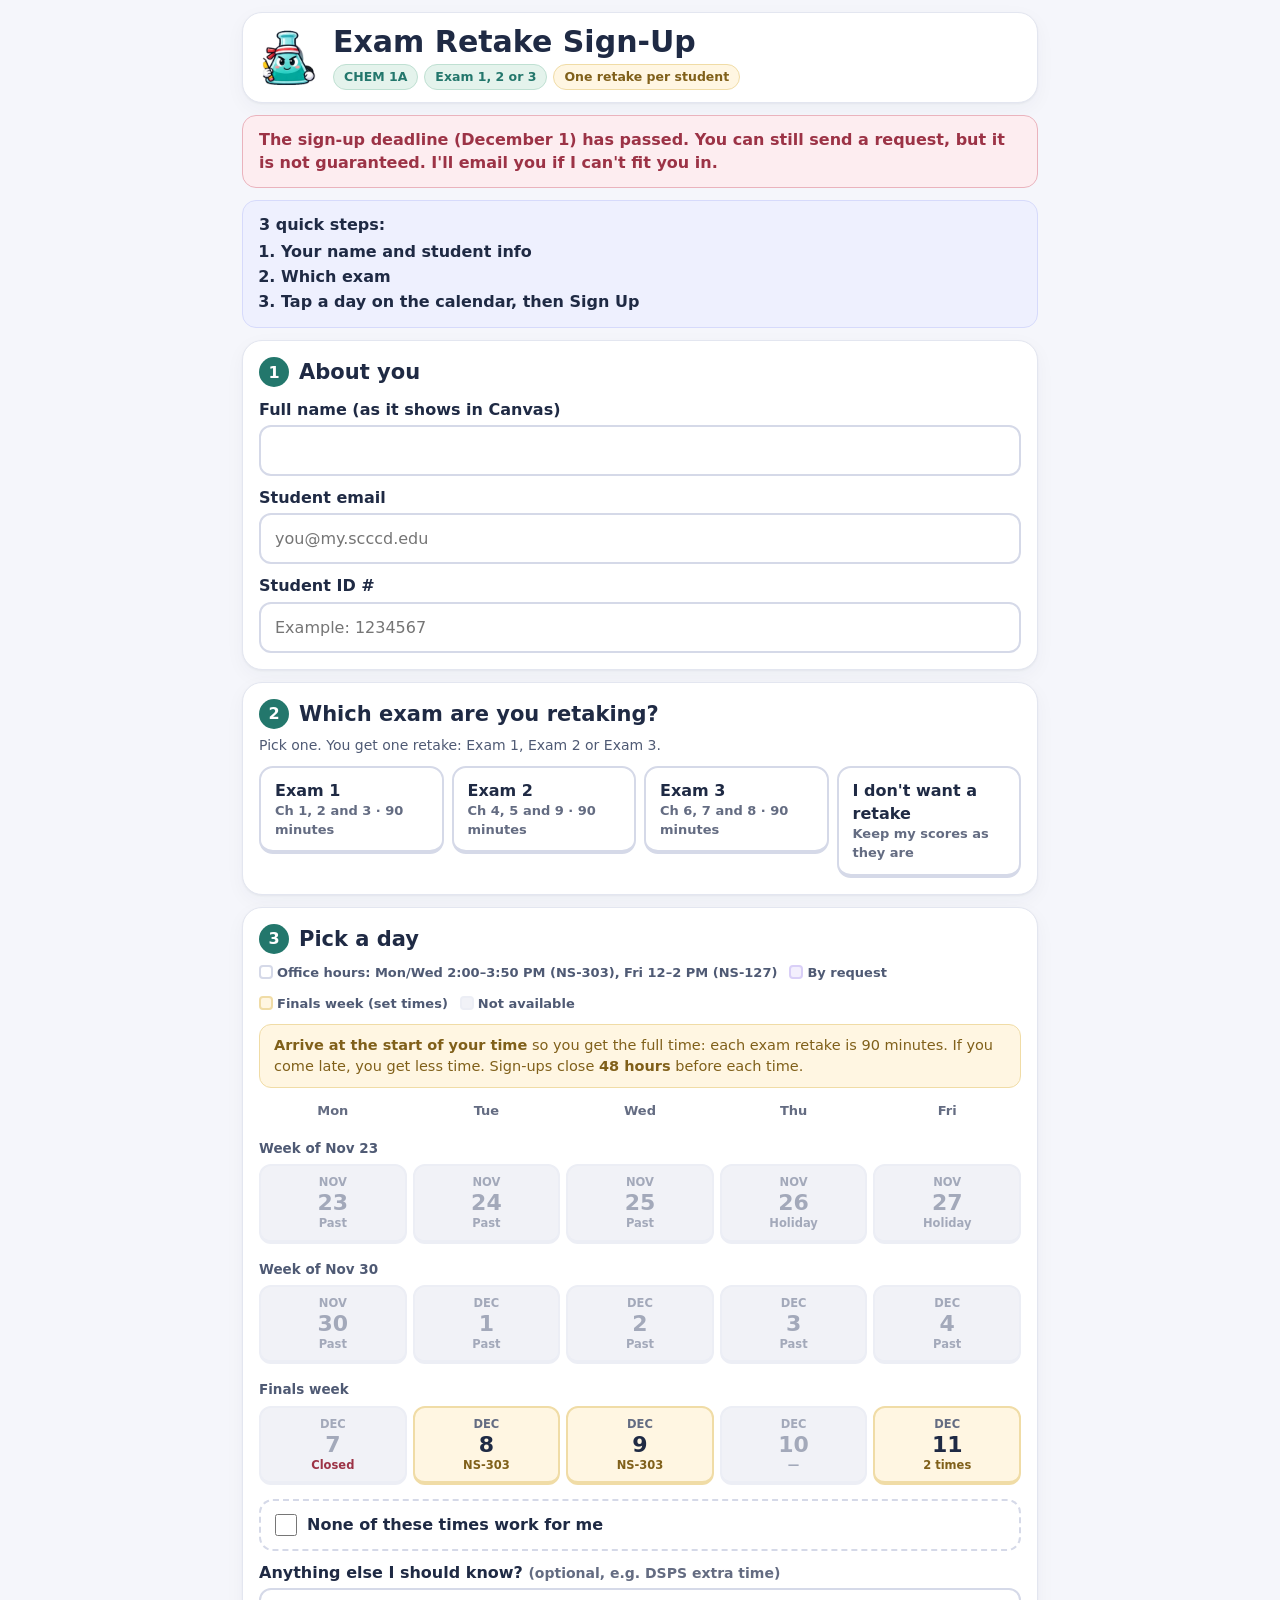
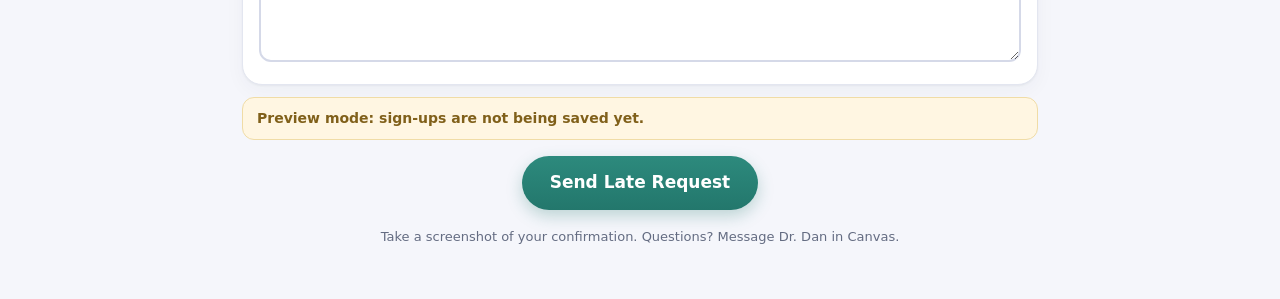
==== signup-1a.html @ a66c87ab "Add CHEM 1A exam retake sign-up page and Apps Script Co-Authored-By: Claude Opus 5.5 <noreply@anthro" ====
<!DOCTYPE html>
<html lang="en"><head><meta charset="utf-8"><meta name="viewport" content="width=device-width,initial-scale=1">
<meta name="robots" content="noindex,nofollow">
<title>Exam Retake Sign-Up • CHEM 1A • ItsDrDan</title>
<link rel="stylesheet" href="https://itsdrdan.github.io/games/brand/itsdrdan.css">
<style>
:root{--bg:#f5f6fb;--surface:#fff;--ink:#1f2a44;--muted:#4f5a74;--faint:#646c82;--line:#e3e6f0;--line2:#d5d9e8;--accent:#4b57d1;--accent-d:#3c47b8;--accent-soft:#eef0fe;--mint:#e8f6ef;--mint-ink:#23704f;--mint-line:#a9d9c2;--amber:#fff6e2;--amber-ink:#80601a;--amber-line:#f0dca6;--rose:#fdedf0;--rose-ink:#9c3346;--rose-line:#eab3bd;--lav:#f3effd;--c3A:#23776c;--c3A-bg:#e4f3ec;--r-lg:20px;--r-md:14px;--shadow:0 1px 2px #1f2a440d,0 6px 20px #1f2a440a;--font:Nunito,ui-sans-serif,system-ui,sans-serif;--font-display:Fredoka,Nunito,system-ui,sans-serif}
*{box-sizing:border-box}html{-webkit-text-size-adjust:100%}
body{margin:0;background:var(--bg);color:var(--ink);font-family:var(--font);line-height:1.45;font-size:16px}
button,input,select,textarea{font:inherit;color:inherit}
.hidden{display:none!important}
.app{max-width:820px;margin:0 auto;padding:12px 12px 40px}
.tb{display:flex;align-items:center;gap:14px;background:var(--surface);border:1px solid var(--line);border-radius:var(--r-lg);box-shadow:var(--shadow);padding:12px 16px}
.tb img{width:60px;height:60px;object-fit:contain;flex:none}
.tb h1{font-family:var(--font-display);font-weight:600;font-size:clamp(22px,4vw,30px);margin:0;line-height:1.1}
.chips{display:flex;gap:6px;flex-wrap:wrap;margin-top:6px}
.chip{display:inline-flex;border-radius:999px;padding:3px 10px;font-weight:800;font-size:12.5px;background:var(--c3A-bg);color:var(--c3A);border:1px solid #bfe0d2}
.chip.amb{background:var(--amber);color:var(--amber-ink);border-color:var(--amber-line)}
.deadline{margin:12px 0 0;padding:12px 16px;background:var(--rose);border:1px solid var(--rose-line);border-radius:var(--r-md);color:var(--rose-ink);font-weight:700}
.how{margin:12px 0 0;padding:12px 16px;background:var(--accent-soft);border:1px solid #d6dafb;border-radius:var(--r-md);font-weight:700}
.how ol{margin:4px 0 0;padding-left:22px}.how li{margin:2px 0}
.card{background:var(--surface);border:1px solid var(--line);border-radius:var(--r-lg);box-shadow:var(--shadow);padding:16px;margin-top:12px}
.card h2{font-family:var(--font-display);font-weight:600;font-size:21px;margin:0 0 10px;display:flex;align-items:center;gap:10px}
.num{width:30px;height:30px;border-radius:50%;background:var(--c3A);color:#fff;display:grid;place-items:center;font-size:16px;flex:none}
label.f{display:block;font-weight:800;margin:10px 0 4px}
.opt{font-weight:600;color:var(--faint);font-size:14px}
input[type=text],input[type=email],textarea{width:100%;border:2px solid var(--line2);border-radius:12px;padding:12px 14px;background:#fff;min-height:50px}
textarea{min-height:84px;resize:vertical}
input:focus,textarea:focus{outline:none;border-color:var(--accent);box-shadow:0 0 0 4px #4b57d122}
.picks{display:grid;grid-template-columns:repeat(auto-fit,minmax(170px,1fr));gap:8px}
.pick{position:relative}
.pick input{position:absolute;opacity:0;pointer-events:none}
.pick span{display:block;border:2px solid var(--line2);border-bottom-width:4px;border-radius:14px;padding:11px 14px;font-weight:800;cursor:pointer;background:#fff;min-height:52px;transition:.12s}
.pick span small{display:block;font-weight:600;color:var(--faint);font-size:13px}
.pick span:hover{transform:translateY(-1px)}
.pick input:checked+span{border-color:var(--c3A);background:var(--c3A-bg);color:var(--c3A)}
.pick input:focus-visible+span{box-shadow:0 0 0 4px #23776c33}
/* calendar */
.legend{display:flex;gap:12px;flex-wrap:wrap;font-size:13px;color:var(--muted);font-weight:700;margin-bottom:10px}
.legend i{display:inline-block;width:14px;height:14px;border-radius:4px;vertical-align:-2px;margin-right:4px;border:2px solid var(--line2)}
.cal{display:grid;grid-template-columns:repeat(5,1fr);gap:6px}
.dow{text-align:center;font-weight:800;font-size:13px;color:var(--faint);padding:2px 0}
.wk{grid-column:1/-1;font-weight:800;font-size:13.5px;color:var(--muted);margin:10px 0 0;display:flex;align-items:center;gap:8px}
.wk:first-of-type{margin-top:0}
.day{border:2px solid var(--line2);border-bottom-width:4px;border-radius:12px;background:#fff;padding:8px 4px;text-align:center;cursor:pointer;min-height:70px;display:flex;flex-direction:column;align-items:center;justify-content:center;gap:1px;transition:.12s}
.day b{font-family:var(--font-display);font-size:22px;font-weight:600;line-height:1}
.day .m{font-size:11.5px;font-weight:800;color:var(--faint);text-transform:uppercase}
.day .s{font-size:11.5px;font-weight:800;color:var(--mint-ink)}
.day:hover:not(:disabled){transform:translateY(-2px)}
.day.fin{background:var(--amber);border-color:var(--amber-line)}.day.fin .s{color:var(--amber-ink)}
.day.req{background:var(--lav);border-color:#d9cff7}.day.req .s{color:#5b45a8}
.chosen.req{background:var(--lav);border-color:#d9cff7;color:#5b45a8}
.day.on{border-color:var(--c3A);background:var(--c3A);color:#fff}.day.on .m,.day.on .s{color:#fff}
.day:disabled{cursor:default;background:#f1f2f7;border-color:#eceef5;color:#a3a9ba}.day:disabled .s,.day:disabled .m{color:#a3a9ba}
.day.full .s{color:var(--rose-ink)}
.chosen{margin-top:12px;padding:12px 14px;border-radius:12px;background:var(--mint);border:1px solid var(--mint-line);color:var(--mint-ink);font-weight:800}
.chosen.fin{background:var(--amber);border-color:var(--amber-line);color:var(--amber-ink)}
.slots{margin-top:12px}.slots h3{font-size:15px;margin:0 0 8px;font-weight:800}
.pick input:disabled+span{opacity:.5;cursor:not-allowed;transform:none}
.arrive{margin:0 0 12px;padding:10px 14px;border-radius:12px;background:var(--amber);border:1px solid var(--amber-line);color:var(--amber-ink);font-size:14.5px}
.toggle{display:flex;gap:10px;align-items:flex-start;margin-top:14px;padding:12px 14px;border:2px dashed var(--line2);border-radius:14px;cursor:pointer;font-weight:800}
.toggle input{width:22px;height:22px;margin:1px 0 0;accent-color:var(--c3A);flex:none}
.alt{margin-top:10px;padding:12px 14px;border-radius:14px;background:var(--lav)}
.alt .pick span{background:#fff}
.note{font-size:14px;color:var(--muted);margin:6px 0 0}
.btn{display:inline-flex;align-items:center;justify-content:center;gap:8px;border:0;border-radius:999px;padding:14px 28px;font-weight:800;font-size:17px;cursor:pointer;min-height:54px;background:linear-gradient(180deg,#2d8a7d,var(--c3A));color:#fff;box-shadow:0 6px 16px #23776c44;text-decoration:none}
.btn:disabled{opacity:.6;cursor:wait}
.btn.ghost{background:#fff;color:var(--c3A);border:2px solid #bfe0d2;box-shadow:none}
.err{margin-top:12px;padding:12px 14px;border-radius:12px;background:var(--rose);border:1px solid var(--rose-line);color:var(--rose-ink);font-weight:800}
.preview{margin-top:12px;padding:10px 14px;border-radius:12px;background:var(--amber);border:1px solid var(--amber-line);color:var(--amber-ink);font-weight:700;font-size:14px}
.done{text-align:center}
.done img{width:130px;height:130px;object-fit:contain}
.sum{text-align:left;margin:12px auto 0;max-width:520px;border:1px solid var(--line);border-radius:14px;overflow:hidden}
.sum div{display:grid;grid-template-columns:130px 1fr;gap:10px;padding:9px 14px;border-top:1px solid var(--line)}
.sum div:first-child{border-top:0}.sum dt{font-weight:800;color:var(--faint)}.sum dd{margin:0;font-weight:700}
.foot{margin-top:18px;text-align:center;font-size:13px;color:var(--faint)}
@media (max-width:520px){.day{min-height:62px;padding:6px 2px}.day b{font-size:19px}.sum div{grid-template-columns:1fr;gap:0}}
</style></head>
<body>
<div class="app">

<header class="tb">
  <img src="assets/mascot/idle.webp" alt="" onerror="this.style.display='none'">
  <div>
    <h1>Exam Retake Sign-Up</h1>
    <div class="chips"><span class="chip">CHEM 1A</span><span class="chip">Exam 1, 2 or 3</span><span class="chip amb">One retake per student</span></div>
  </div>
</header>

<div class="deadline" id="deadline"><b>Sign up by Tuesday, December 1 at 11:59 PM.</b> After that, you can still send a request, but it is not guaranteed.</div>
<div class="how" id="how">3 quick steps:
  <ol><li>Your name and student info</li><li>Which exam</li><li>Tap a day on the calendar, then <b>Sign Up</b></li></ol>
</div>

<form id="form" novalidate>
  <section class="card">
    <h2><span class="num">1</span>About you</h2>
    <label class="f" for="name">Full name (as it shows in Canvas)</label>
    <input type="text" id="name" autocomplete="name" required>
    <label class="f" for="email">Student email</label>
    <input type="email" id="email" autocomplete="email" placeholder="you@my.scccd.edu" required>
    <label class="f" for="sid">Student ID #</label>
    <input type="text" id="sid" inputmode="numeric" autocomplete="off" placeholder="Example: 1234567" required>
    <div class="picks hidden" id="sections"></div>
  </section>

  <section class="card">
    <h2><span class="num">2</span>Which exam are you retaking?</h2>
    <p class="note" style="margin:-4px 0 10px">Pick one. You get one retake: Exam 1, Exam 2 or Exam 3.</p>
    <div class="picks" id="exams"></div>
  </section>

  <section class="card" id="step3">
    <h2><span class="num">3</span>Pick a day</h2>
    <div class="legend">
      <span><i style="background:#fff"></i>Office hours: Mon/Wed 2:00–3:50 PM (NS-303), Fri 12–2 PM (NS-127)</span>
      <span><i style="background:var(--lav);border-color:#d9cff7"></i>By request</span>
      <span><i style="background:var(--amber);border-color:var(--amber-line)"></i>Finals week (set times)</span>
      <span><i style="background:#f1f2f7;border-color:#eceef5"></i>Not available</span>
    </div>
    <p class="arrive"><b>Arrive at the start of your time</b> so you get the full time: each exam retake is 90 minutes. If you come late, you get less time. Sign-ups close <b>48 hours</b> before each time.</p>
    <div class="cal" id="cal"></div>
    <div class="slots hidden" id="slotBox"><h3 id="slotHead"></h3><div class="picks" id="slotPick"></div></div>
    <div class="chosen hidden" id="chosen"></div>

    <label class="toggle"><input type="checkbox" id="noneWork"> <span>None of these times work for me</span></label>
    <div class="alt hidden" id="altBox">
      <p class="note" style="margin-top:0"><b>Pick any that work.</b> These depend on another instructor being free to give the exam, so I'll email you to confirm.</p>
      <div class="picks" id="alts" style="margin-top:8px"></div>
      <label class="f" for="avail">When are you available? <span class="opt">(days and times)</span></label>
      <textarea id="avail" placeholder="Example: Tuesdays after 3 PM, or Thursday mornings"></textarea>
    </div>

    <label class="f" for="notes">Anything else I should know? <span class="opt">(optional, e.g. DSPS extra time)</span></label>
    <textarea id="notes" style="min-height:60px"></textarea>
  </section>

  <div class="err hidden" id="err" role="alert"></div>
  <div class="preview hidden" id="preview">Preview mode: sign-ups are not being saved yet.</div>
  <div style="text-align:center;margin-top:16px"><button class="btn" type="submit" id="submit">Sign Up</button></div>
</form>

<section class="card done hidden" id="done">
  <img src="assets/mascot/victory.webp" alt="" onerror="this.style.display='none'">
  <h2 style="justify-content:center;margin-top:6px" id="doneHead">You're signed up!</h2>
  <p class="note" id="doneMsg"></p>
  <dl class="sum" id="sum"></dl>
  <div class="row" style="display:flex;gap:10px;justify-content:center;flex-wrap:wrap;margin-top:16px">
    <a class="btn" id="gcal" target="_blank" rel="noopener">Add to Google Calendar</a>
    <a class="btn ghost" href="https://itsdrdan.github.io/finalexam/?course=1A">Practice with Final Boss</a>
  </div>
  <p class="note" style="margin-top:14px">Need to change your day? Fill out the form again with the <b>same email</b>. Your newest sign-up replaces the old one.</p>
</section>

<p class="foot">Take a screenshot of your confirmation. Questions? Message Dr. Dan in Canvas.</p>
</div>

<script>
/* ================= SETTINGS: edit these ================= */
const CONFIG = {
  // Paste the Google Apps Script web app URL (ends in /exec). Blank = preview mode.
  scriptUrl: "",   // CHEM 1A Apps Script web app URL goes here (blank = preview mode)
  seats: null,                          // null = no limit. To cap a day: { 1: 8, 3: 8, 5: 30 } (also set SEATS_BY_DAY in the Apps Script)
  // Office hours by weekday (1 = Mon, 3 = Wed, 5 = Fri)
  hours: {
    1: { start: "14:00", end: "15:50", text: "2:00–3:50 PM", room: "NS-303" },
    3: { start: "14:00", end: "15:50", text: "2:00–3:50 PM", room: "NS-303" },
    5: { start: "12:00", end: "14:00", text: "12–2 PM",      room: "NS-127" }
  },
  firstDay: "2026-11-23",
  lastDay:  "2026-12-04",
  days: [1, 3, 5],                      // Mon, Wed, Fri
  closed: { "2026-11-26": "Holiday", "2026-11-27": "Holiday" },  // Thanksgiving + in-lieu day
  // Extra times outside office hours. request: true = Dr. Dan confirms by email.
  extra: [
    { date: "2026-11-24", start: "15:00", end: "16:30", text: "3:00 PM", room: "NS-303", request: true },
    { date: "2026-12-01", start: "15:00", end: "16:30", text: "3:00 PM", room: "NS-303", request: true },
    { date: "2026-12-03", start: "15:00", end: "16:30", text: "3:00 PM", room: "NS-303", request: true }
  ],
  // Finals week retake times. cap = spots (leave out for no limit). only / except = lab section ids.
  // Keep caps the same as SLOT_CAPS in the Apps Script.
  // CHEM 1A final is Mon Dec 7 at 4 PM, so no retake times overlap it. CHEM 3A final times are open to 1A.
  finals: { start: "2026-12-07", end: "2026-12-11", slots: [
    { date: "2026-12-07", start: "12:00", end: "13:50", text: "12:00–1:50 PM",      room: "NS-101", cap: 5 },
    { date: "2026-12-07", start: "14:00", end: "15:50", text: "2:00–3:50 PM",       room: "NS-303" },
    { date: "2026-12-08", start: "12:00", end: "14:00", text: "12:00–2:00 PM",      room: "NS-303" },
    { date: "2026-12-09", start: "12:00", end: "14:00", text: "12:00–2:00 PM",      room: "NS-303" },
    { date: "2026-12-11", start: "08:00", end: "09:50", text: "8:00–9:50 AM",       room: "NS-101", cap: 10 },
    { date: "2026-12-11", start: "10:00", end: "12:00", text: "10:00 AM–12:00 PM",  room: "NS-303" }
  ]},
  sections: [
    { id: "1a", label: "CHEM 1A (25780)", sub: "Mon/Wed lecture" }
  ],
  exams: [
    { id: "Exam 1", label: "Exam 1", sub: "Ch 1, 2 and 3 · 90 minutes", mins: 90 },
    { id: "Exam 2", label: "Exam 2", sub: "Ch 4, 5 and 9 · 90 minutes", mins: 90 },
    { id: "Exam 3", label: "Exam 3", sub: "Ch 6, 7 and 8 · 90 minutes", mins: 90, from: "2026-11-26" },
    { id: "No retake", label: "I don't want a retake", sub: "Keep my scores as they are" }
  ],
  alternatives: [
    { id: "GRASP Fri 8-12", label: "GRASP, Friday 8 AM–12 PM", sub: "If another instructor can give it" },
    { id: "Other", label: "Another time", sub: "Tell me below" }
  ]
};
/* ======================================================== */

const $ = s => document.querySelector(s);
const MON = ["Jan","Feb","Mar","Apr","May","Jun","Jul","Aug","Sep","Oct","Nov","Dec"];
const DOW = ["Sun","Mon","Tue","Wed","Thu","Fri","Sat"];
const DOWL = ["Sunday","Monday","Tuesday","Wednesday","Thursday","Friday","Saturday"];
const iso = d => d.getFullYear()+"-"+String(d.getMonth()+1).padStart(2,"0")+"-"+String(d.getDate()).padStart(2,"0");
const parse = s => { const [y,m,d] = s.split("-").map(Number); return new Date(y, m-1, d); };
const nice = s => { const d = parse(s); return DOWL[d.getDay()]+", "+MON[d.getMonth()]+" "+d.getDate(); };
let counts = {}, chosen = null;

function picks(el, name, list){
  el.innerHTML = list.map(o => `<label class="pick"><input type="${name==='alt'?'checkbox':'radio'}" name="${name}" value="${o.id}"><span>${o.label}${o.sub?`<small>${o.sub}</small>`:""}</span></label>`).join("");
}
picks($("#sections"), "section", CONFIG.sections);
picks($("#exams"), "exam", CONFIG.exams);
picks($("#alts"), "alt", CONFIG.alternatives);
const SAT = ["sat8","sat11"];
let chosenDay = null;
function isFinals(s){ return s >= CONFIG.finals.start && s <= CONFIG.finals.end; }
function slotsFor(s){
  if (CONFIG.closed[s]) return [];
  const dow = parse(s).getDay(), out = [];
  if (s >= CONFIG.firstDay && s <= CONFIG.lastDay && CONFIG.days.includes(dow)) {
    const h = CONFIG.hours[dow];
    out.push({ ...h, date: s, key: s, cap: CONFIG.seats ? CONFIG.seats[dow] : null, kind: "office hours" });
  }
  CONFIG.extra.filter(x => x.date === s).forEach(x => out.push({ ...x, key: s + "T" + x.start + (x.exam ? "-E" + x.exam.slice(-1) : ""), kind: x.label || (isReq(x) ? "by request" : "extra time") }));
  CONFIG.finals.slots.filter(x => x.date === s).forEach(x => out.push({ ...x, key: s + "T" + x.start, kind: "finals week" }));
  return out;
}
const findSlot = k => k ? slotsFor(k.slice(0,10)).find(x => x.key === k) : null;
function allowed(sl){
  const sec = val("section"); if (!sec) return true;
  if (sl.only && !sl.only.includes(sec)) return false;
  if (sl.except && sl.except.includes(sec)) return false;
  return true;
}
function examOk(sl){ const ex = val("exam"), e = CONFIG.exams.find(x => x.id === ex); if (e && e.from && sl.date < e.from) return false; return !sl.exam || !ex || sl.exam === ex;
}
const dayUsed = d => Object.keys(counts).filter(k => k.length > 10 && k.slice(0,10) === d).reduce((a,k) => a + counts[k], 0);
const left = sl => Math.min(sl.cap ? sl.cap - (counts[sl.key] || 0) : Infinity, sl.dayCap ? sl.dayCap - dayUsed(sl.date) : Infinity);
const DEADLINE = new Date(2026, 11, 1, 23, 59, 59);   // sign-ups close Tue Dec 1, 11:59 PM
const pastDeadline = () => Date.now() > DEADLINE;
const CLOSE_HOURS = 48;   // sign-ups close this many hours before a time starts
const startOf = sl => { const [y,m,d] = sl.date.split("-").map(Number), [hh,mm] = sl.start.split(":").map(Number); return new Date(y, m-1, d, hh, mm); };
const endOf = sl => { const [y,m,d] = sl.date.split("-").map(Number), [hh,mm] = sl.end.split(":").map(Number); return new Date(y, m-1, d, hh, mm); };
// walkIn slots (Study Hall Day) can be booked up until they start (same day is fine) and are never "late"
const tooSoon = sl => sl.walkIn ? startOf(sl) <= Date.now() : (startOf(sl) - Date.now()) / 3600000 < CLOSE_HOURS;
// requestUnless: those lab sections book normally; everyone else's sign-up is a request
const isReq = sl => !!sl && (!!sl.request || (!!sl.requestUnless && !sl.requestUnless.includes(val("section"))));
const lateFor = sl => pastDeadline() && !(sl && sl.walkIn);
const openSlot = sl => allowed(sl) && examOk(sl) && left(sl) > 0 && !tooSoon(sl);
const ruleTxt = sl => sl.only ? "Saturday lab students only" : sl.except && sl.except.join() === SAT.join() ? "Not for Saturday labs (your final is then)" : "";

function drawCal(){
  const cal = $("#cal"), today = iso(new Date());
  let h = ["Mon","Tue","Wed","Thu","Fri"].map(d=>`<div class="dow">${d}</div>`).join("");
  const start = parse(CONFIG.firstDay); start.setDate(start.getDate() - ((start.getDay()+6)%7));
  const end = parse(CONFIG.finals.end > CONFIG.lastDay ? CONFIG.finals.end : CONFIG.lastDay);
  for (let wk = new Date(start); wk <= end; wk.setDate(wk.getDate()+7)){
    const fin = isFinals(iso(wk)) || isFinals(iso(new Date(wk.getFullYear(),wk.getMonth(),wk.getDate()+4)));
    h += `<div class="wk">${fin ? "Finals week" : "Week of "+MON[wk.getMonth()]+" "+wk.getDate()}</div>`;
    for (let i=0;i<5;i++){
      const d = new Date(wk.getFullYear(), wk.getMonth(), wk.getDate()+i), s = iso(d);
      const sl = slotsFor(s), open = sl.filter(openSlot);
      let label = "", dis = false, cls = "day";
      if (CONFIG.closed[s]) { label = CONFIG.closed[s]; dis = true; }
      else if (s < today) { label = "Past"; dis = true; }
      else if (!sl.length) { label = "—"; dis = true; }
      else if (!open.length) { label = sl.every(tooSoon) ? "Closed" : sl.some(x => !allowed(x)) ? "Not your lab" : sl.some(x => !examOk(x)) ? (val("exam")==="Exam 3" ? "Before Exam 3" : "Other exam") : "Full"; dis = true; cls += " full"; }
      else label = sl[0].walkIn ? "Study Hall" : sl.length === 1 ? (isReq(sl[0]) ? "Request" : sl[0].room) : open.length + (open.length === 1 ? " time" : " times");
      if (isFinals(s) && sl.length) cls += " fin";
      else if (sl.length && sl.every(x => isReq(x))) cls += " req";
      if (s === chosenDay) cls += " on";
      h += `<button type="button" class="${cls}" data-d="${s}" ${dis?"disabled":""} aria-label="${nice(s)}: ${label}"><span class="m">${MON[d.getMonth()]}</span><b>${d.getDate()}</b><span class="s">${label}</span></button>`;
    }
  }
  cal.innerHTML = h;
}
function drawSlots(){
  const box = $("#slotBox"), sl = chosenDay ? slotsFor(chosenDay) : [];
  if (sl.length < 2 && !(sl.length && (isFinals(chosenDay) || isReq(sl[0])))) { box.classList.add("hidden"); return; }
  $("#slotHead").textContent = "Pick a time on " + nice(chosenDay);
  $("#slotPick").innerHTML = sl.map(x => {
    const ok = allowed(x) && examOk(x), l = left(x), soon = tooSoon(x), dis = !ok || l <= 0 || soon;
    const sub = [x.room, x.exam ? x.exam + " only" : "", x.requestUnless && isReq(x) ? "Tuesday lab students come first; space not guaranteed" : "", isReq(x) ? "By request" : "", ruleTxt(x), soon ? (x.walkIn ? "Already started" : "Closed (less than 48 hours away)") : x.cap ? (l <= 0 ? "Full" : l + " of " + x.cap + " spots left") : x.dayCap ? (l <= 0 ? "Full" : l + " of " + x.dayCap + " seats left today") : ""].filter(Boolean).join(" · ");
    return `<label class="pick"><input type="radio" name="slot" value="${x.key}" ${dis?"disabled":""} ${x.key===chosen?"checked":""}><span>${x.text}<small>${sub}</small></span></label>`;
  }).join("");
  box.classList.remove("hidden");
}
$("#cal").addEventListener("click", e => {
  const b = e.target.closest(".day"); if (!b || b.disabled) return;
  chosenDay = b.dataset.d; $("#noneWork").checked = false; $("#altBox").classList.add("hidden");
  const open = slotsFor(chosenDay).filter(openSlot);
  chosen = open.length === 1 ? open[0].key : null;
  drawCal(); drawSlots(); showChosen();
  if (!chosen) $("#slotBox").scrollIntoView({behavior:"smooth",block:"center"});
});
$("#slotPick").addEventListener("change", e => { if (e.target.name === "slot") { chosen = e.target.value; showChosen(); } });
const noRetake = () => val("exam") === "No retake";
$("#exams").addEventListener("change", () => {
  $("#step3").classList.toggle("hidden", noRetake());
  $("#submit").textContent = noRetake() ? "Submit" : lateFor(findSlot(chosen)) ? "Send Late Request" : "Sign Up";
  $("#sections").dispatchEvent(new Event("change"));
});
$("#sections").addEventListener("change", () => {
  const sl = findSlot(chosen); if (sl && !openSlot(sl)) chosen = null;
  if (chosenDay && !slotsFor(chosenDay).some(openSlot)) chosenDay = null;
  drawCal(); drawSlots(); showChosen();
});
function showChosen(){
  const c = $("#chosen"), sl = findSlot(chosen);
  if (!sl) return c.classList.add("hidden");
  c.className = "chosen" + (isReq(sl) ? " req" : isFinals(sl.date) ? " fin" : "");
  c.textContent = `You picked ${nice(sl.date)}, ${sl.text} in ${sl.room} (${sl.kind}).` + (lateFor(sl) ? " Late request: not guaranteed. I'll email you if I can't fit you in." : isReq(sl) ? " I'll email you to confirm." : "");
  $("#submit").textContent = lateFor(sl) ? "Send Late Request" : "Sign Up";
}
$("#noneWork").addEventListener("change", e => {
  $("#altBox").classList.toggle("hidden", !e.target.checked);
  if (e.target.checked) { chosen = null; chosenDay = null; drawCal(); drawSlots(); showChosen(); }
});

async function loadCounts(){
  if (!CONFIG.scriptUrl) { $("#preview").classList.remove("hidden"); return; }
  try { const r = await fetch(CONFIG.scriptUrl+"?action=counts"); const j = await r.json(); counts = j.counts || {}; drawCal(); drawSlots(); } catch(e) {}
}

const examMins = id => (CONFIG.exams.find(x => x.id === id) || {}).mins || 60;
function val(name){ const x = document.querySelector(`input[name="${name}"]:checked`); return x ? x.value : ""; }
function labelOf(list,id){ const o = list.find(x=>x.id===id); return o ? o.label : id; }
function fail(msg, el){ const e = $("#err"); e.textContent = msg; e.classList.remove("hidden"); (el||e).scrollIntoView({behavior:"smooth",block:"center"}); return false; }

$("#form").addEventListener("submit", async e => {
  e.preventDefault(); $("#err").classList.add("hidden");
  const none = $("#noneWork").checked && !noRetake(), alts = [...document.querySelectorAll('input[name="alt"]:checked')].map(x=>x.value);
  const sl = none || noRetake() ? null : findSlot(chosen);
  const data = {
    name: $("#name").value.trim(), email: $("#email").value.trim().toLowerCase(), studentId: $("#sid").value.replace(/\D/g, ""), noRetake: noRetake(),
    section: labelOf(CONFIG.sections, val("section")), exam: val("exam"),
    date: sl ? sl.key : "", start: sl ? sl.start : "", dateLabel: sl ? nice(sl.date) : "", finals: false, request: !noRetake() && (!!(sl && isReq(sl)) || lateFor(sl)), late: !noRetake() && lateFor(sl), walkIn: !!(sl && sl.walkIn),
    window: sl ? sl.text + " in " + sl.room : "",
    when: sl ? nice(sl.date) + ", " + sl.text + " in " + sl.room + (lateFor(sl) ? " (late request, not guaranteed). Dr. Dan will email you if he can't fit you in." : isReq(sl) ? " (by request). Dr. Dan will email you to confirm." : " (" + sl.kind + ")")
      + "\n\nPlease arrive at the START of this time so you get the full " + examMins(val("exam")) + " minutes for " + val("exam") + ". If you come late, you get less time." : "",
    noneWork: none, alternatives: alts.map(a=>labelOf(CONFIG.alternatives,a)).join("; "),
    availability: $("#avail").value.trim(), notes: $("#notes").value.trim()
  };
  if (!data.name) return fail("Type your full name.", $("#name"));
  if (!/^[^@\s]+@[^@\s]+\.[^@\s]+$/.test(data.email)) return fail("Type a working email so I can confirm your retake.", $("#email"));
  if (data.studentId.length < 5) return fail("Type your Student ID number.", $("#sid"));
  
  if (!data.exam) return fail("Tap which exam you're retaking.", $("#exams"));
  if (data.noRetake) { data.alternatives = ""; data.availability = ""; }
  if (!data.noRetake && !none && !sl) return chosenDay ? fail("Pick a time for " + nice(chosenDay) + ".", $("#slotBox")) : fail("Tap a day on the calendar, or check \"None of these times work for me.\"", $("#cal"));
  if (sl && tooSoon(sl)) return fail(sl.walkIn ? "That time has already started. Pick a later time." : "Sign-ups close 48 hours before each time. Pick a later day.", $("#cal"));
  if (sl && !examOk(sl)) return fail("That time is for " + sl.exam + ". Pick a time for " + data.exam + ".", $("#slotBox"));
  if (sl && !allowed(sl)) return fail("That time isn't open to your lab section. Pick another time.", $("#slotBox"));
  if (none && !alts.length && !data.availability) return fail("Pick an option or type when you're available.", $("#altBox"));

  const btn = $("#submit"); btn.disabled = true; btn.textContent = "Signing you up…";
  try {
    if (CONFIG.scriptUrl) {
      const r = await fetch(CONFIG.scriptUrl, { method:"POST", headers:{"Content-Type":"text/plain;charset=utf-8"}, body: JSON.stringify(data) });
      const j = await r.json();
      if (!j.ok) { if (j.counts) { counts = j.counts; drawCal(); drawSlots(); } throw new Error(j.error || "Something went wrong."); }
    }
    showDone(data, sl);
  } catch(err) {
    fail((err.message || "Couldn't reach the sign-up sheet.") + " Try again, or message Dr. Dan in Canvas.");
  } finally { btn.disabled = false; btn.textContent = lateFor(findSlot(chosen)) ? "Send Late Request" : "Sign Up"; }
});

function showDone(d, sl){
  $("#form").classList.add("hidden"); $("#how").classList.add("hidden");
  if (d.noRetake) {
    $("#doneHead").textContent = "Got it!";
    $("#doneMsg").textContent = "You told Dr. Dan you don't want a retake. Changed your mind? Fill out this form again with the same email.";
    $("#sum").innerHTML = ""; $("#gcal").classList.add("hidden"); $("#done").classList.remove("hidden"); window.scrollTo({top:0,behavior:"smooth"}); return;
  }
  const when = d.noneWork ? "No listed time works (I'll email you)" : nice(sl.date) + ", " + sl.text + " in " + sl.room + (isReq(sl) ? " (request)" : "");
  const rows = [["Name",d.name],["Email",d.email],["Student ID",d.studentId],["Course",d.section],["Exam",d.exam],["When",when]];
  if (d.noneWork && d.alternatives) rows.push(["Options",d.alternatives]);
  if (d.availability) rows.push(["Availability",d.availability]);
  $("#sum").innerHTML = rows.map(([k,v])=>`<div><dt>${k}</dt><dd></dd></div>`).join("");
  [...$("#sum").querySelectorAll("dd")].forEach((dd,i)=>dd.textContent = rows[i][1]);
  if (d.request) $("#doneHead").textContent = "Request sent";
  const arrive = " Please arrive at the start of your time so you get the full " + examMins(d.exam) + " minutes for " + d.exam + ".";
  $("#doneMsg").textContent = d.late ? "Your late request is in. It is not guaranteed; I'll email you if I can't fit you in." + arrive : d.noneWork ? "Your request is in. I'll email you to set a time." + arrive : isReq(sl) ? "Your request is in. I'll email you to confirm before you come in." + arrive : "See you then. Bring a pencil and your calculator." + arrive;
  const g = $("#gcal");
  if (sl && !isReq(sl) && !d.late){
    const [hh, mm] = sl.start.split(":").map(Number), endMin = hh*60 + mm + examMins(d.exam);
    const ymd = sl.date.replace(/-/g,""), st = sl.start.replace(":","")+"00", en = String(Math.floor(endMin/60)).padStart(2,"0") + String(endMin%60).padStart(2,"0") + "00";
    g.href = "https://calendar.google.com/calendar/render?action=TEMPLATE&text="+encodeURIComponent("CHEM 1A "+d.exam+" retake")+"&dates="+ymd+"T"+st+"/"+ymd+"T"+en+"&ctz=America/Los_Angeles&location="+encodeURIComponent("Fresno City College "+sl.room)+"&details="+encodeURIComponent("CHEM 1A " + d.exam + " retake with Dr. Dan (" + examMins(d.exam) + " minutes). Arrive at the start of the time. Bring a pencil and calculator.");
  } else g.classList.add("hidden");
  $("#done").classList.remove("hidden"); window.scrollTo({top:0,behavior:"smooth"});
}

if (pastDeadline()) { $("#deadline").innerHTML = "<b>The sign-up deadline (December 1) has passed.</b> You can still send a request, but it is not guaranteed. I'll email you if I can't fit you in."; $("#submit").textContent = "Send Late Request"; }
const s1 = document.querySelector('input[name="section"]'); if (s1) s1.checked = true;
drawCal(); loadCounts();
</script>
<script src="https://itsdrdan.github.io/games/brand/embed.js" defer></script>
</body></html>
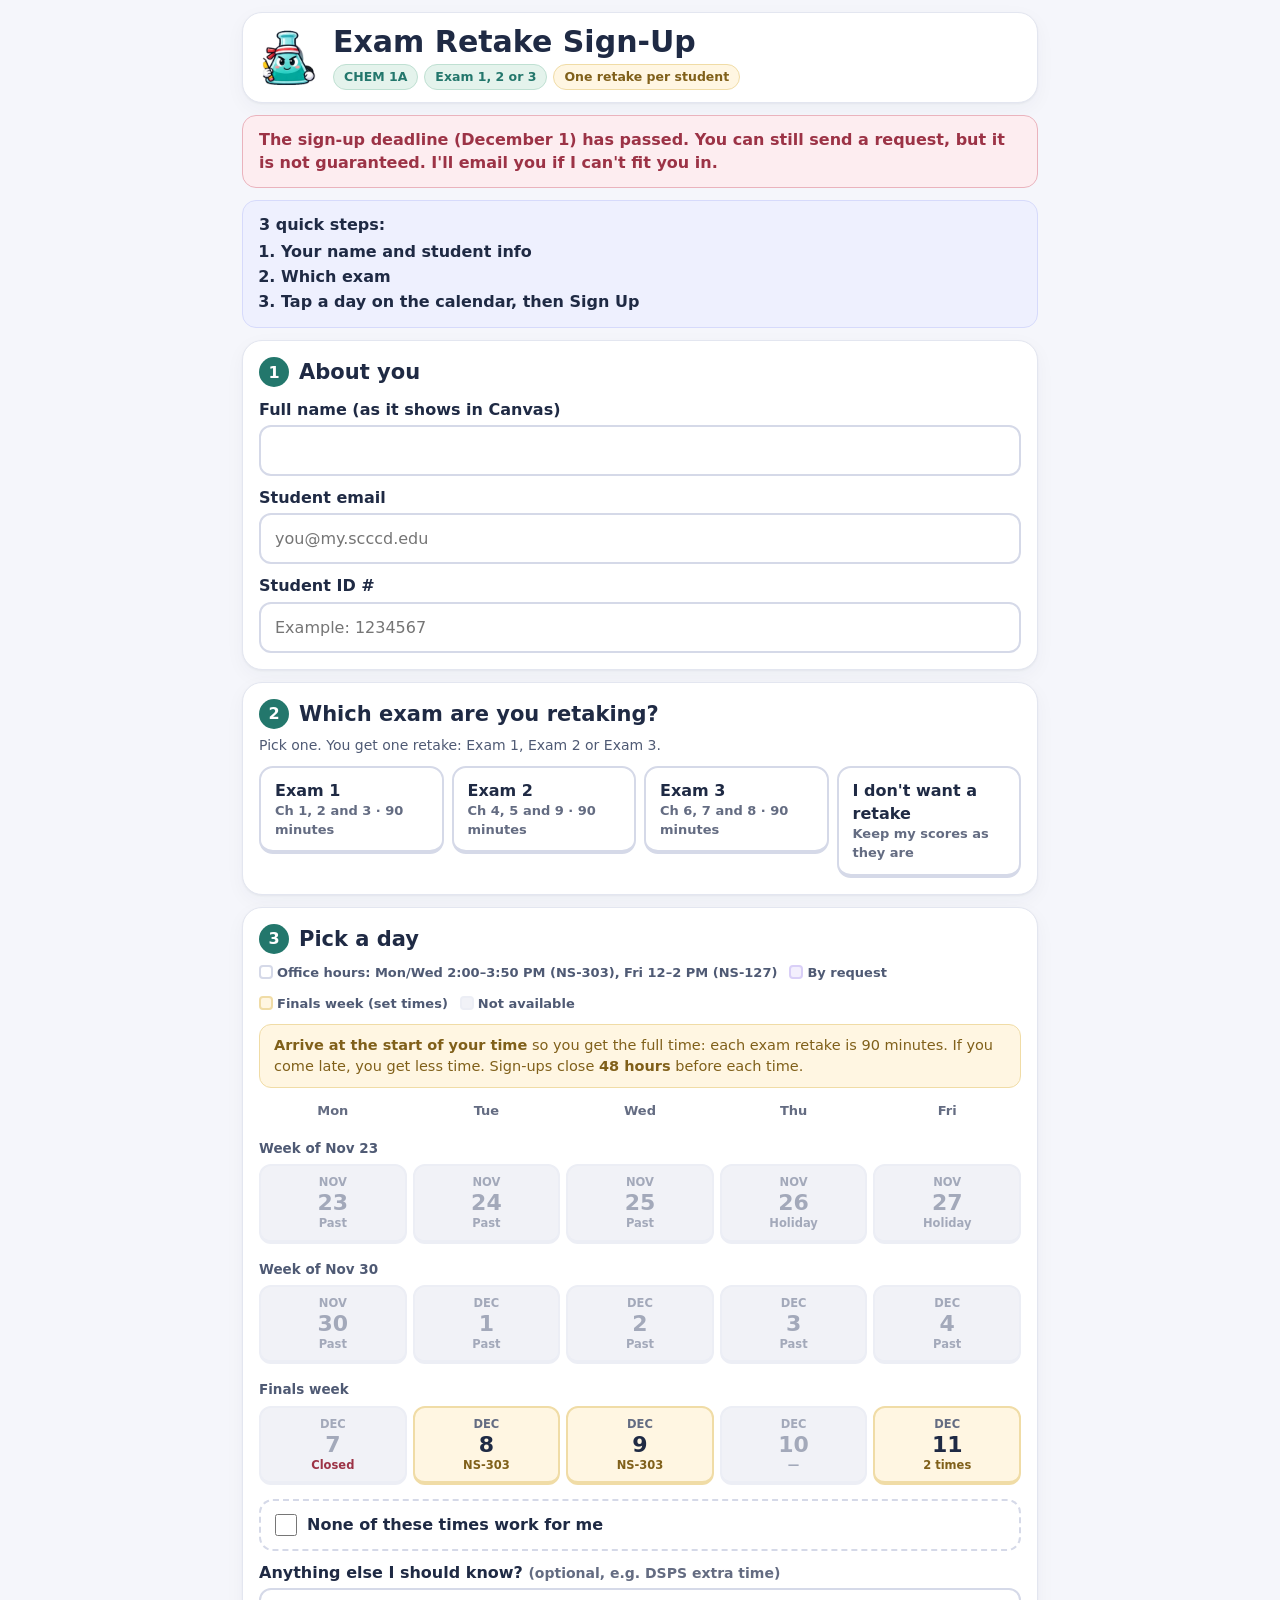
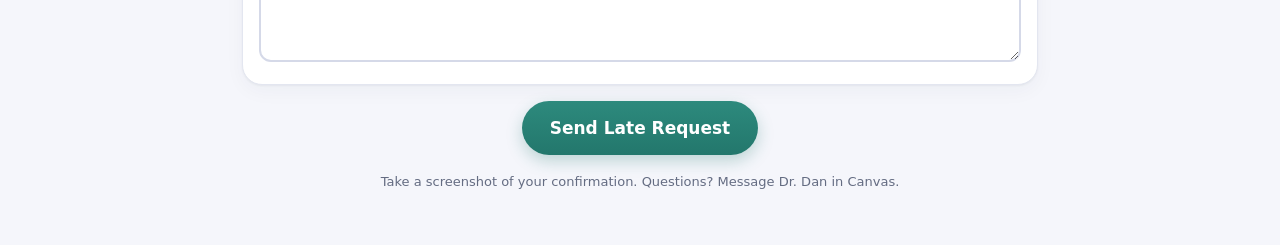
==== commit 50939719: "Connect CHEM 1A sign-up page to its Google Sheet Co-Authored-By: Claude Opus 5.5 <noreply@anthropic." ====
--- a/signup-1a.html
+++ b/signup-1a.html
@@ -159,7 +159,7 @@
 /* ================= SETTINGS: edit these ================= */
 const CONFIG = {
   // Paste the Google Apps Script web app URL (ends in /exec). Blank = preview mode.
-  scriptUrl: "",   // CHEM 1A Apps Script web app URL goes here (blank = preview mode)
+  scriptUrl: "https://script.google.com/macros/s/AKfycbxq78zxmbuXWgroygLNY-mdH-mBKl9BDH9rODO6apJJdy2Aiv-9G5mOzleBc9vgO5VyLA/exec",
   seats: null,                          // null = no limit. To cap a day: { 1: 8, 3: 8, 5: 30 } (also set SEATS_BY_DAY in the Apps Script)
   // Office hours by weekday (1 = Mon, 3 = Wed, 5 = Fri)
   hours: {
